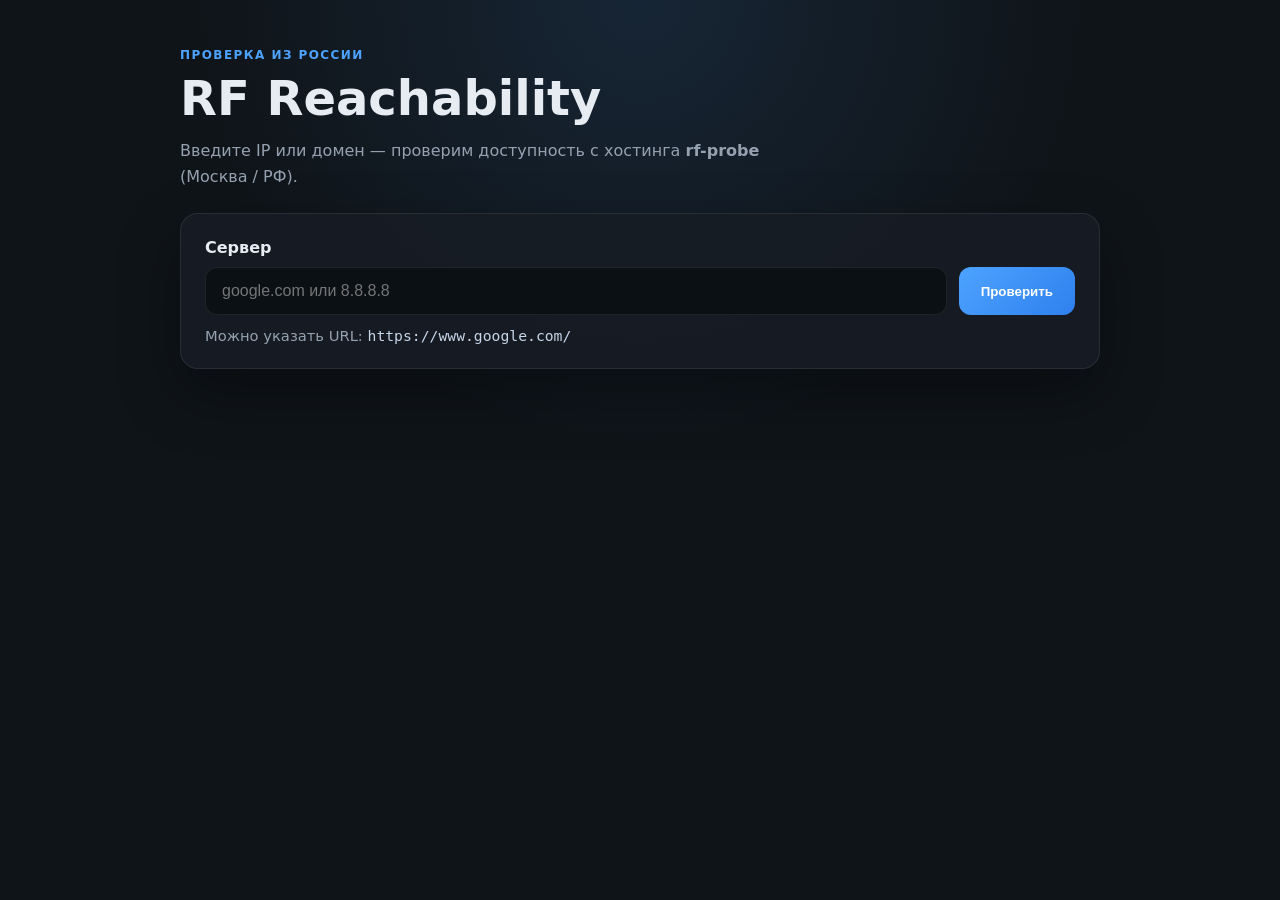
==== http-cgi/index.html @ 01709437 "Initial commit: RF reachability checker (DNS, TCP, HTTP probe from Russia)." ====
<!doctype html>
<html lang="ru">
<head>
  <meta charset="utf-8">
  <meta name="viewport" content="width=device-width, initial-scale=1">
  <title>RF Reachability Check</title>
  <link rel="stylesheet" href="/static/style.css">
</head>
<body>
  <main class="shell">
    <header class="hero">
      <p class="eyebrow">Проверка из России</p>
      <h1>RF Reachability</h1>
      <p class="lead">
        Введите IP или домен — проверим доступность с хостинга
        <strong>rf-probe</strong> (Москва / РФ).
      </p>
    </header>

    <section class="panel">
      <form id="check-form" class="check-form">
        <label for="target">Сервер</label>
        <div class="row">
          <input
            id="target"
            name="target"
            type="text"
            placeholder="google.com или 8.8.8.8"
            autocomplete="off"
            required
          >
          <button type="submit" id="submit-btn">Проверить</button>
        </div>
        <p class="hint">Можно указать URL: <code>https://www.google.com/</code></p>
      </form>
    </section>

    <section id="result" class="panel result hidden" aria-live="polite"></section>

    <footer class="footer">
      <span id="probe-from"></span>
    </footer>
  </main>

  <script src="/static/app.js"></script>
</body>
</html>
---- static/style.css ----
:root {
  color-scheme: light dark;
  --bg: #0f1419;
  --panel: #171d24;
  --text: #e7ecf3;
  --muted: #96a1b0;
  --accent: #4da3ff;
  --ok: #3ecf8e;
  --bad: #ff6b6b;
  --border: rgba(255, 255, 255, 0.08);
  --shadow: 0 24px 60px rgba(0, 0, 0, 0.35);
  font-family: "Segoe UI", system-ui, sans-serif;
}

* { box-sizing: border-box; }

body {
  margin: 0;
  min-height: 100vh;
  background:
    radial-gradient(circle at top, rgba(77, 163, 255, 0.12), transparent 40%),
    var(--bg);
  color: var(--text);
}

.shell {
  width: min(920px, calc(100% - 32px));
  margin: 0 auto;
  padding: 48px 0 64px;
}

.hero h1 {
  margin: 0 0 12px;
  font-size: clamp(2rem, 5vw, 3rem);
}

.eyebrow {
  margin: 0 0 8px;
  color: var(--accent);
  text-transform: uppercase;
  letter-spacing: 0.12em;
  font-size: 0.75rem;
  font-weight: 700;
}

.lead {
  margin: 0;
  color: var(--muted);
  line-height: 1.6;
  max-width: 60ch;
}

.panel {
  margin-top: 24px;
  padding: 24px;
  border: 1px solid var(--border);
  border-radius: 18px;
  background: rgba(23, 29, 36, 0.92);
  box-shadow: var(--shadow);
}

.check-form label {
  display: block;
  margin-bottom: 10px;
  font-weight: 600;
}

.row {
  display: grid;
  grid-template-columns: 1fr auto;
  gap: 12px;
}

input {
  width: 100%;
  padding: 14px 16px;
  border-radius: 12px;
  border: 1px solid var(--border);
  background: #0b1015;
  color: var(--text);
  font-size: 1rem;
}

button {
  padding: 0 22px;
  border: 0;
  border-radius: 12px;
  background: linear-gradient(135deg, #4da3ff, #2f80ed);
  color: white;
  font-weight: 700;
  cursor: pointer;
}

button:disabled {
  opacity: 0.6;
  cursor: wait;
}

.hint {
  margin: 12px 0 0;
  color: var(--muted);
  font-size: 0.92rem;
}

code {
  color: #c7d5e8;
}

.result.hidden { display: none; }

.status-badge {
  display: inline-flex;
  align-items: center;
  gap: 8px;
  padding: 8px 12px;
  border-radius: 999px;
  font-weight: 700;
  margin-bottom: 18px;
}

.status-badge.ok { background: rgba(62, 207, 142, 0.15); color: var(--ok); }
.status-badge.bad { background: rgba(255, 107, 107, 0.15); color: var(--bad); }

.grid {
  display: grid;
  gap: 12px;
}

.card {
  padding: 14px 16px;
  border-radius: 12px;
  border: 1px solid var(--border);
  background: rgba(255, 255, 255, 0.02);
}

.card h3 {
  margin: 0 0 8px;
  font-size: 0.95rem;
}

.card p {
  margin: 4px 0;
  color: var(--muted);
  font-size: 0.92rem;
}

.card .ok-line { color: var(--ok); }
.card .bad-line { color: var(--bad); }

.footer {
  margin-top: 18px;
  color: var(--muted);
  font-size: 0.85rem;
}

@media (max-width: 640px) {
  .row { grid-template-columns: 1fr; }
  button { min-height: 48px; }
}
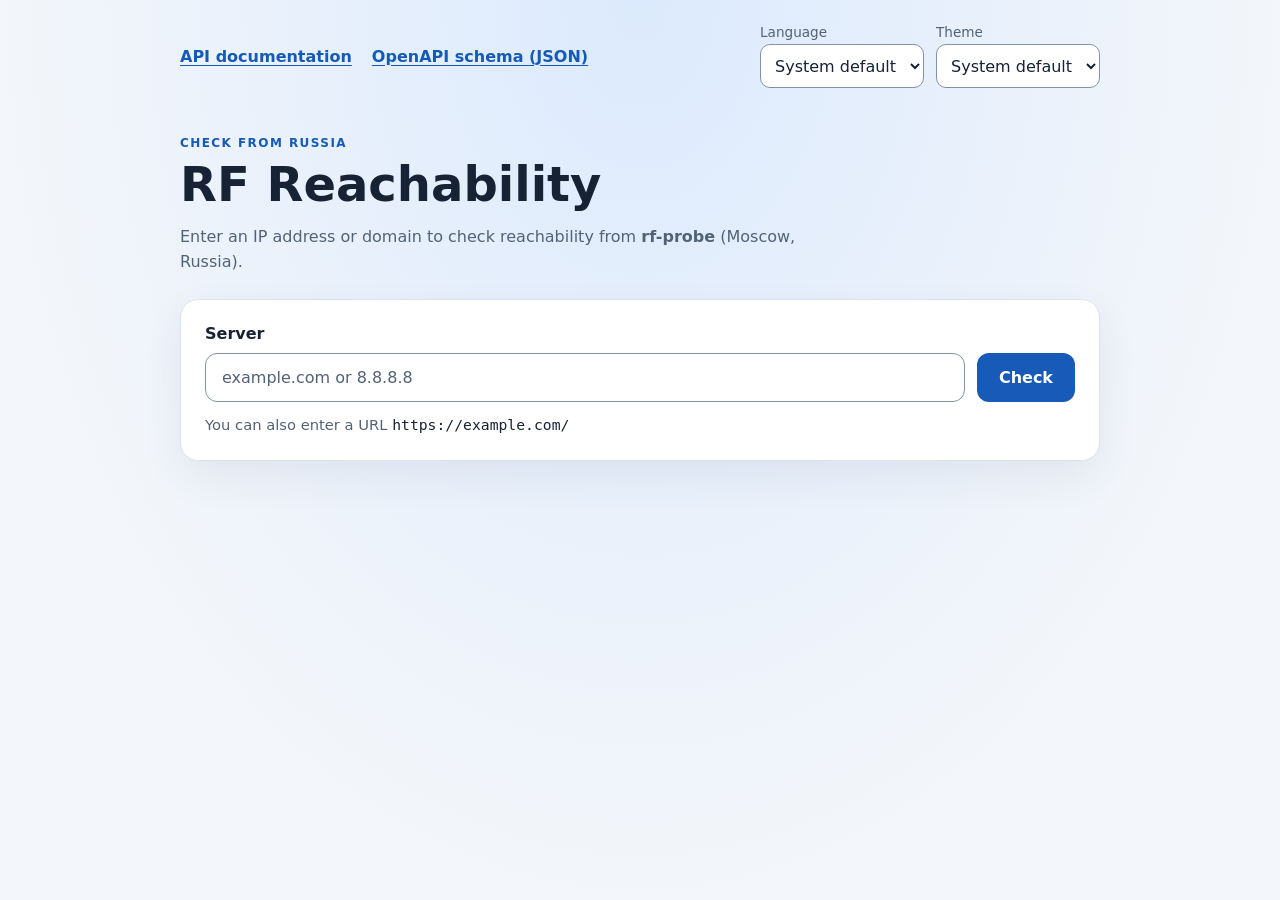
==== commit 720623f3: "Document the API and improve reachability results" ====
--- a/http-cgi/index.html
+++ b/http-cgi/index.html
@@ -3,35 +3,64 @@
 <head>
   <meta charset="utf-8">
   <meta name="viewport" content="width=device-width, initial-scale=1">
-  <title>RF Reachability Check</title>
-  <link rel="stylesheet" href="/static/style.css">
+  <title>RF Reachability</title>
+  <link rel="stylesheet" href="static/style.css">
+  <script src="static/app.js" defer></script>
 </head>
 <body>
   <main class="shell">
+    <div class="toolbar">
+      <nav class="nav-links" aria-label="API">
+        <a href="docs.html" data-i18n="docs">Документация API</a>
+        <a href="openapi.json" data-i18n="schema">Схема OpenAPI (JSON)</a>
+      </nav>
+      <div class="preferences">
+        <label for="language">
+          <span data-i18n="language">Язык</span>
+          <select id="language">
+            <option value="system" data-i18n="system">Как в системе</option>
+            <option value="en" lang="en">English</option>
+            <option value="ru" lang="ru">Русский</option>
+          </select>
+        </label>
+        <label for="theme">
+          <span data-i18n="theme">Тема</span>
+          <select id="theme">
+            <option value="system" data-i18n="system">Как в системе</option>
+            <option value="light" data-i18n="light">Светлая</option>
+            <option value="dark" data-i18n="dark">Тёмная</option>
+          </select>
+        </label>
+      </div>
+    </div>
+
     <header class="hero">
-      <p class="eyebrow">Проверка из России</p>
+      <p class="eyebrow" data-i18n="checkFromRussia">Проверка из России</p>
       <h1>RF Reachability</h1>
       <p class="lead">
-        Введите IP или домен — проверим доступность с хостинга
-        <strong>rf-probe</strong> (Москва / РФ).
+        <span data-i18n="lead">Введите IP-адрес или домен, чтобы проверить доступность с хостинга</span>
+        <strong>rf-probe</strong> <span data-i18n="location">(Москва, Россия).</span>
       </p>
     </header>
 
     <section class="panel">
-      <form id="check-form" class="check-form">
-        <label for="target">Сервер</label>
+      <form id="check-form" class="check-form" action="check.cgi" method="get">
+        <label for="target" data-i18n="server">Сервер</label>
         <div class="row">
           <input
             id="target"
             name="target"
             type="text"
-            placeholder="google.com или 8.8.8.8"
+            placeholder="example.com или 8.8.8.8"
+            inputmode="url"
             autocomplete="off"
+            autocapitalize="off"
+            spellcheck="false"
             required
           >
-          <button type="submit" id="submit-btn">Проверить</button>
+          <button type="submit" id="submit-btn" data-i18n="submit">Проверить</button>
         </div>
-        <p class="hint">Можно указать URL: <code>https://www.google.com/</code></p>
+        <p class="hint"><span data-i18n="hint">Можно указать URL</span> <code>https://example.com/</code></p>
       </form>
     </section>
 
@@ -41,7 +70,5 @@
       <span id="probe-from"></span>
     </footer>
   </main>
-
-  <script src="/static/app.js"></script>
 </body>
 </html>
--- a/http-cgi/static/style.css
+++ b/http-cgi/static/style.css
@@ -0,0 +1,278 @@
+:root {
+  color-scheme: light dark;
+  --bg: light-dark(#f3f6fa, #0f1419);
+  --panel: light-dark(#ffffff, #171d24);
+  --surface: light-dark(#f6f8fb, #1b222b);
+  --input-bg: light-dark(#ffffff, #0b1015);
+  --text: light-dark(#172334, #e7ecf3);
+  --muted: light-dark(#526277, #a8b4c4);
+  --accent: light-dark(#155bb5, #77b8ff);
+  --ok: light-dark(#146544, #5ae1a3);
+  --ok-bg: light-dark(#dff5e9, #203a34);
+  --warn: light-dark(#75490a, #f6c76a);
+  --warn-bg: light-dark(#fff0d2, #413522);
+  --bad: light-dark(#a32a37, #ff9a9a);
+  --bad-bg: light-dark(#fce9ec, #402b33);
+  --border: light-dark(#dbe2eb, #323d4b);
+  --control-border: light-dark(#8293a8, #68798e);
+  --glow: light-dark(#dceafd, #1b2d42);
+  --shadow: 0 16px 40px light-dark(#24395512, #0000003d);
+  font-family: "Segoe UI", system-ui, sans-serif;
+}
+
+:root[data-theme="light"] { color-scheme: light; }
+:root[data-theme="dark"] { color-scheme: dark; }
+
+* { box-sizing: border-box; }
+
+body {
+  margin: 0;
+  min-height: 100vh;
+  background: radial-gradient(ellipse at top, var(--glow), transparent 40rem), var(--bg);
+  color: var(--text);
+}
+
+:focus-visible {
+  outline: 2px solid var(--accent);
+  outline-offset: 3px;
+}
+
+.shell {
+  width: min(920px, calc(100% - 32px));
+  margin-inline: auto;
+  padding: 24px 0 56px;
+}
+
+.toolbar,
+.nav-links,
+.preferences {
+  display: flex;
+  align-items: center;
+  flex-wrap: wrap;
+}
+
+.toolbar {
+  gap: 12px 24px;
+  justify-content: space-between;
+  margin-bottom: clamp(24px, 5vw, 48px);
+}
+
+.nav-links { gap: 0 20px; }
+
+.nav-links a {
+  display: inline-flex;
+  min-height: 44px;
+  align-items: center;
+  color: var(--accent);
+  font-weight: 600;
+  text-underline-offset: 0.2em;
+}
+
+.preferences { gap: 8px 12px; }
+
+.preferences label {
+  display: grid;
+  gap: 4px;
+  color: var(--muted);
+  font-size: 0.85rem;
+}
+
+.preferences select {
+  min-height: 44px;
+  min-width: 0;
+  width: 100%;
+  padding: 6px 10px;
+  border: 1px solid var(--control-border);
+  border-radius: 10px;
+  background: var(--input-bg);
+  color: var(--text);
+  font: inherit;
+  font-size: 1rem;
+}
+
+.hero h1 {
+  margin: 0 0 12px;
+  font-size: clamp(2rem, 5vw, 3rem);
+  line-height: 1.12;
+  overflow-wrap: anywhere;
+}
+
+.eyebrow {
+  margin: 0 0 8px;
+  color: var(--accent);
+  text-transform: uppercase;
+  letter-spacing: 0.12em;
+  font-size: 0.75rem;
+  font-weight: 700;
+}
+
+.lead {
+  margin: 0;
+  color: var(--muted);
+  line-height: 1.6;
+  max-width: 64ch;
+  overflow-wrap: anywhere;
+}
+
+.panel {
+  margin-top: 24px;
+  padding: 24px;
+  border: 1px solid var(--border);
+  border-radius: 18px;
+  background: var(--panel);
+  box-shadow: var(--shadow);
+}
+
+.check-form label {
+  display: block;
+  margin-bottom: 10px;
+  font-weight: 600;
+}
+
+.row {
+  display: grid;
+  grid-template-columns: minmax(0, 1fr) auto;
+  gap: 12px;
+}
+
+input {
+  min-width: 0;
+  width: 100%;
+  padding: 14px 16px;
+  border: 1px solid var(--control-border);
+  border-radius: 12px;
+  background: var(--input-bg);
+  color: var(--text);
+  font: inherit;
+}
+
+input::placeholder { color: var(--muted); }
+
+button {
+  min-height: 48px;
+  padding: 10px 22px;
+  border: 0;
+  border-radius: 12px;
+  background: #175ab7;
+  color: #ffffff;
+  font: inherit;
+  font-weight: 700;
+  cursor: pointer;
+}
+
+button:hover:not(:disabled) { background: #10468f; }
+
+button:disabled {
+  opacity: 0.75;
+  cursor: wait;
+}
+
+.hint {
+  margin: 12px 0 0;
+  color: var(--muted);
+  font-size: 0.92rem;
+  line-height: 1.5;
+  overflow-wrap: anywhere;
+}
+
+code { color: var(--text); }
+
+.result.hidden { display: none; }
+
+.status-badge {
+  display: inline-block;
+  padding: 8px 12px;
+  border-radius: 12px;
+  font-weight: 700;
+  overflow-wrap: anywhere;
+}
+
+.status-badge.ok { background: var(--ok-bg); color: var(--ok); }
+.status-badge.warn { background: var(--warn-bg); color: var(--warn); }
+.status-badge.bad { background: var(--bad-bg); color: var(--bad); }
+
+.status-note {
+  margin: 8px 0 0;
+  color: var(--muted);
+}
+
+.grid {
+  display: grid;
+  grid-template-columns: repeat(2, minmax(0, 1fr));
+  gap: 12px;
+  margin-top: 16px;
+}
+
+.card {
+  padding: 14px 16px;
+  border-radius: 12px;
+  border: 1px solid var(--border);
+  background: var(--surface);
+  overflow-wrap: anywhere;
+}
+
+.card h3 {
+  margin: 0 0 8px;
+  font-size: 1rem;
+}
+
+.card p {
+  margin: 4px 0;
+  color: var(--muted);
+  font-size: 0.92rem;
+  line-height: 1.45;
+}
+
+.card .ok-line { color: var(--ok); }
+.card .bad-line { color: var(--bad); }
+
+.result details {
+  margin: 6px 0;
+  color: var(--muted);
+  font-size: 0.85rem;
+}
+
+.result summary { cursor: pointer; }
+
+.footer {
+  margin-top: 18px;
+  color: var(--muted);
+  font-size: 0.85rem;
+  overflow-wrap: anywhere;
+}
+
+.docs {
+  line-height: 1.6;
+  overflow-wrap: anywhere;
+}
+
+.docs h2 {
+  margin: 24px 0 8px;
+  font-size: 1.2rem;
+}
+
+.docs h2:first-child { margin-top: 0; }
+
+.docs p {
+  margin: 8px 0;
+  color: var(--muted);
+}
+
+.docs pre {
+  margin: 8px 0;
+  padding: 12px 14px;
+  border-radius: 10px;
+  background: var(--surface);
+  white-space: pre-wrap;
+}
+
+@media (max-width: 640px) {
+  .shell { padding-top: 12px; }
+  .panel { margin-top: 18px; padding: 16px; }
+  .row, .grid { grid-template-columns: minmax(0, 1fr); }
+  .preferences {
+    display: grid;
+    grid-template-columns: repeat(2, minmax(0, 1fr));
+    width: 100%;
+  }
+}
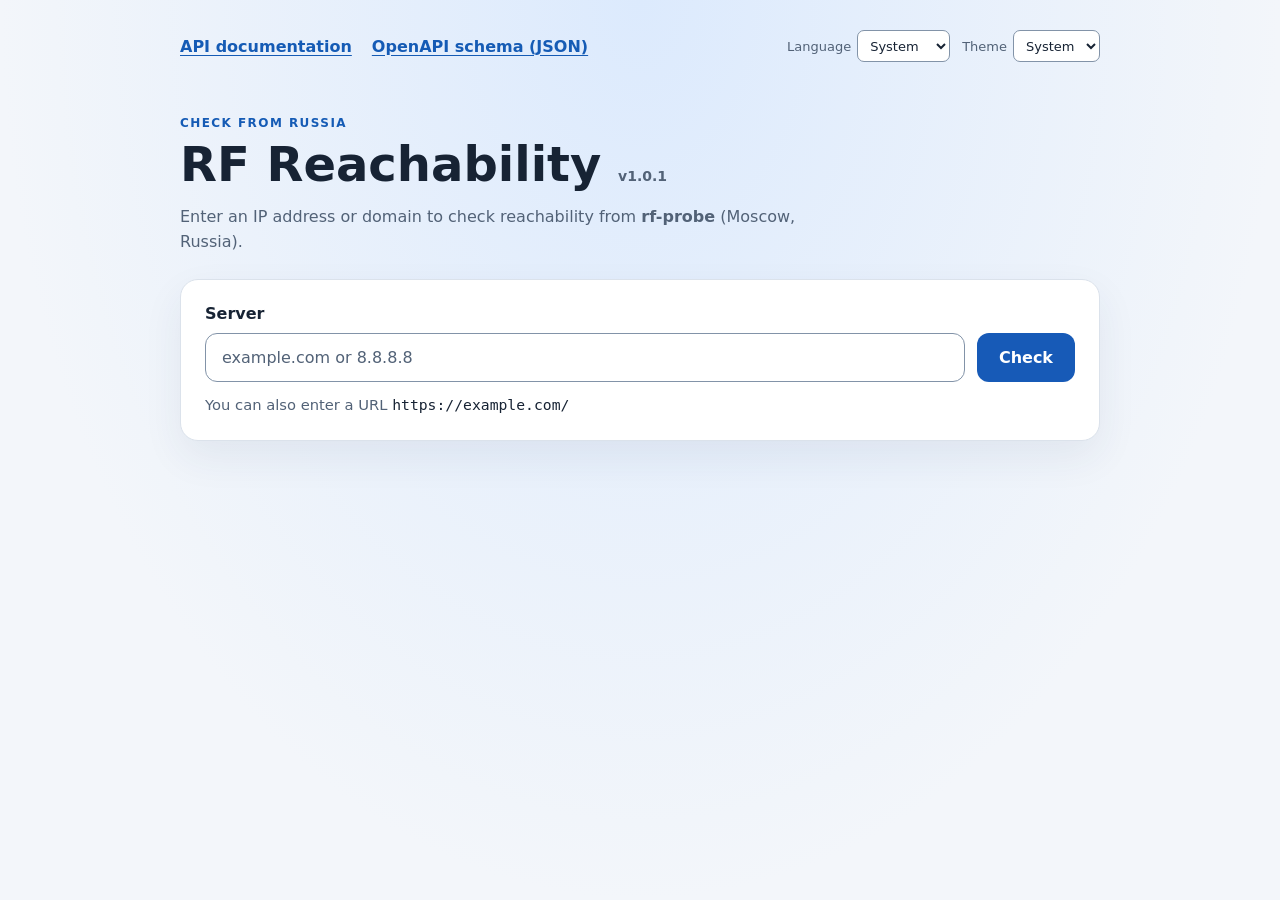
==== commit 90f823a4: "Polish reachability checker UI for v1.0.1" ====
--- a/http-cgi/index.html
+++ b/http-cgi/index.html
@@ -4,8 +4,8 @@
   <meta charset="utf-8">
   <meta name="viewport" content="width=device-width, initial-scale=1">
   <title>RF Reachability</title>
-  <link rel="stylesheet" href="static/style.css">
-  <script src="static/app.js" defer></script>
+  <link rel="stylesheet" href="static/style.css?v=bf7896ab0559">
+  <script src="static/app.js?v=87295f251fb8" defer></script>
 </head>
 <body>
   <main class="shell">
@@ -18,7 +18,7 @@
         <label for="language">
           <span data-i18n="language">Язык</span>
           <select id="language">
-            <option value="system" data-i18n="system">Как в системе</option>
+            <option value="system" data-i18n="system">Система</option>
             <option value="en" lang="en">English</option>
             <option value="ru" lang="ru">Русский</option>
           </select>
@@ -26,7 +26,7 @@
         <label for="theme">
           <span data-i18n="theme">Тема</span>
           <select id="theme">
-            <option value="system" data-i18n="system">Как в системе</option>
+            <option value="system" data-i18n="system">Система</option>
             <option value="light" data-i18n="light">Светлая</option>
             <option value="dark" data-i18n="dark">Тёмная</option>
           </select>
@@ -36,7 +36,7 @@
 
     <header class="hero">
       <p class="eyebrow" data-i18n="checkFromRussia">Проверка из России</p>
-      <h1>RF Reachability</h1>
+      <h1>RF Reachability <small class="project-version">v1.0.1</small></h1>
       <p class="lead">
         <span data-i18n="lead">Введите IP-адрес или домен, чтобы проверить доступность с хостинга</span>
         <strong>rf-probe</strong> <span data-i18n="location">(Москва, Россия).</span>
--- a/http-cgi/static/style.css
+++ b/http-cgi/static/style.css
@@ -71,24 +71,26 @@
 .preferences { gap: 8px 12px; }
 
 .preferences label {
-  display: grid;
-  gap: 4px;
-  color: var(--muted);
-  font-size: 0.85rem;
+  display: flex;
+  align-items: center;
+  gap: 6px;
+  color: var(--muted);
+  font-size: 0.8125rem;
 }
 
 .preferences select {
-  min-height: 44px;
+  min-height: 32px;
   min-width: 0;
-  width: 100%;
-  padding: 6px 10px;
+  max-width: 100%;
+  padding: 4px 8px;
   border: 1px solid var(--control-border);
-  border-radius: 10px;
+  border-radius: 7px;
   background: var(--input-bg);
   color: var(--text);
   font: inherit;
-  font-size: 1rem;
-}
+}
+
+.project-version { color: var(--muted); font-size: 0.875rem; font-weight: 600; white-space: nowrap; }
 
 .hero h1 {
   margin: 0 0 12px;
@@ -270,9 +272,9 @@
   .shell { padding-top: 12px; }
   .panel { margin-top: 18px; padding: 16px; }
   .row, .grid { grid-template-columns: minmax(0, 1fr); }
-  .preferences {
-    display: grid;
-    grid-template-columns: repeat(2, minmax(0, 1fr));
-    width: 100%;
-  }
-}
+  .preferences label { display: grid; gap: 4px; }
+}
+
+@media (pointer: coarse) {
+  .preferences select { min-height: 44px; }
+}
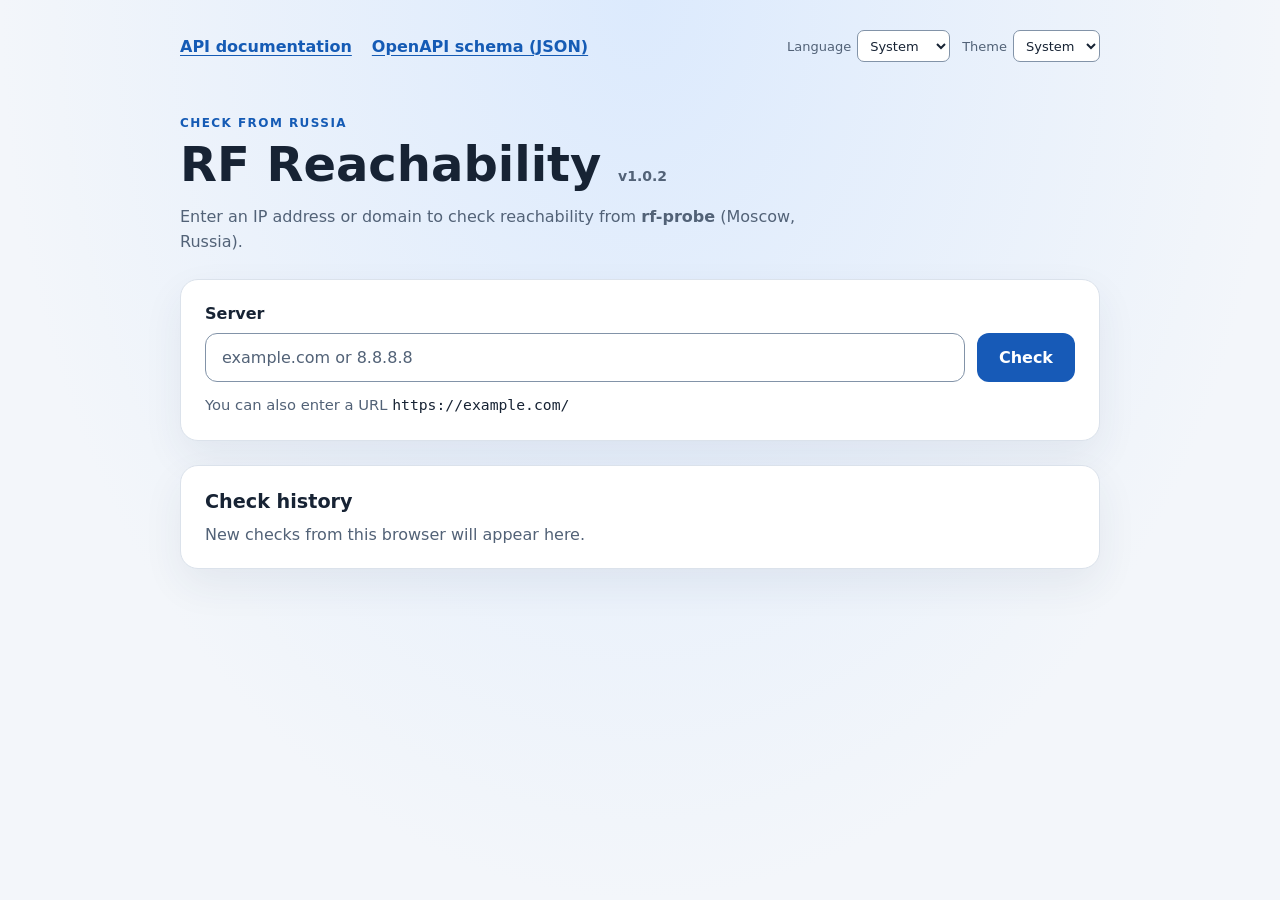
==== commit 8183e86e: "Include check history in v1.0.2" ====
--- a/http-cgi/index.html
+++ b/http-cgi/index.html
@@ -4,8 +4,8 @@
   <meta charset="utf-8">
   <meta name="viewport" content="width=device-width, initial-scale=1">
   <title>RF Reachability</title>
-  <link rel="stylesheet" href="static/style.css?v=bf7896ab0559">
-  <script src="static/app.js?v=87295f251fb8" defer></script>
+  <link rel="stylesheet" href="static/style.css?v=66afb8ff2892">
+  <script src="static/app.js?v=eaf81b58bf43" defer></script>
 </head>
 <body>
   <main class="shell">
@@ -36,7 +36,7 @@
 
     <header class="hero">
       <p class="eyebrow" data-i18n="checkFromRussia">Проверка из России</p>
-      <h1>RF Reachability <small class="project-version">v1.0.1</small></h1>
+      <h1>RF Reachability <small class="project-version">v1.0.2</small></h1>
       <p class="lead">
         <span data-i18n="lead">Введите IP-адрес или домен, чтобы проверить доступность с хостинга</span>
         <strong>rf-probe</strong> <span data-i18n="location">(Москва, Россия).</span>
@@ -64,11 +64,14 @@
       </form>
     </section>
 
-    <section id="result" class="panel result hidden" aria-live="polite"></section>
+    <section id="result" class="panel result hidden" aria-live="polite" tabindex="-1"></section>
+    <p id="probe-from" class="probe-from"></p>
 
-    <footer class="footer">
-      <span id="probe-from"></span>
-    </footer>
+    <section id="history" class="panel history" aria-labelledby="history-title">
+      <h2 id="history-title" data-i18n="history">История проверок</h2>
+      <p id="history-empty" data-i18n="historyEmpty">Здесь появятся результаты новых проверок в этом браузере.</p>
+      <ul id="history-list"></ul>
+    </section>
   </main>
 </body>
 </html>
--- a/http-cgi/static/style.css
+++ b/http-cgi/static/style.css
@@ -236,12 +236,64 @@
 
 .result summary { cursor: pointer; }
 
-.footer {
-  margin-top: 18px;
+.history h2 {
+  margin: 0 0 12px;
+  font-size: 1.2rem;
+}
+
+.history p {
+  margin: 0;
+  color: var(--muted);
+}
+
+.history ul {
+  display: grid;
+  gap: 8px;
+  margin: 0;
+  padding: 0;
+  list-style: none;
+}
+
+.history button {
+  display: grid;
+  grid-template-columns: minmax(0, 1fr) auto;
+  align-items: baseline;
+  gap: 4px 12px;
+  width: 100%;
+  padding: 10px 12px;
+  border: 1px solid var(--border);
+  background: var(--surface);
+  color: var(--text);
+  text-align: start;
+  overflow-wrap: anywhere;
+}
+
+.history button:hover:not(:disabled),
+.history button[aria-current] {
+  border-color: var(--accent);
+  background: var(--input-bg);
+}
+
+.history time,
+.history-status {
   color: var(--muted);
   font-size: 0.85rem;
-  overflow-wrap: anywhere;
-}
+  font-weight: 400;
+}
+
+.history-status { grid-column: 1 / -1; }
+.history-status.ok { color: var(--ok); }
+.history-status.warn { color: var(--warn); }
+.history-status.bad { color: var(--bad); }
+
+.probe-from {
+  margin: 18px 0 0;
+  color: var(--muted);
+  font-size: 0.85rem;
+  overflow-wrap: anywhere;
+}
+
+.probe-from:empty { display: none; }
 
 .docs {
   line-height: 1.6;
@@ -278,3 +330,7 @@
 @media (pointer: coarse) {
   .preferences select { min-height: 44px; }
 }
+
+@media (max-width: 420px) {
+  .history button { grid-template-columns: minmax(0, 1fr); }
+}
